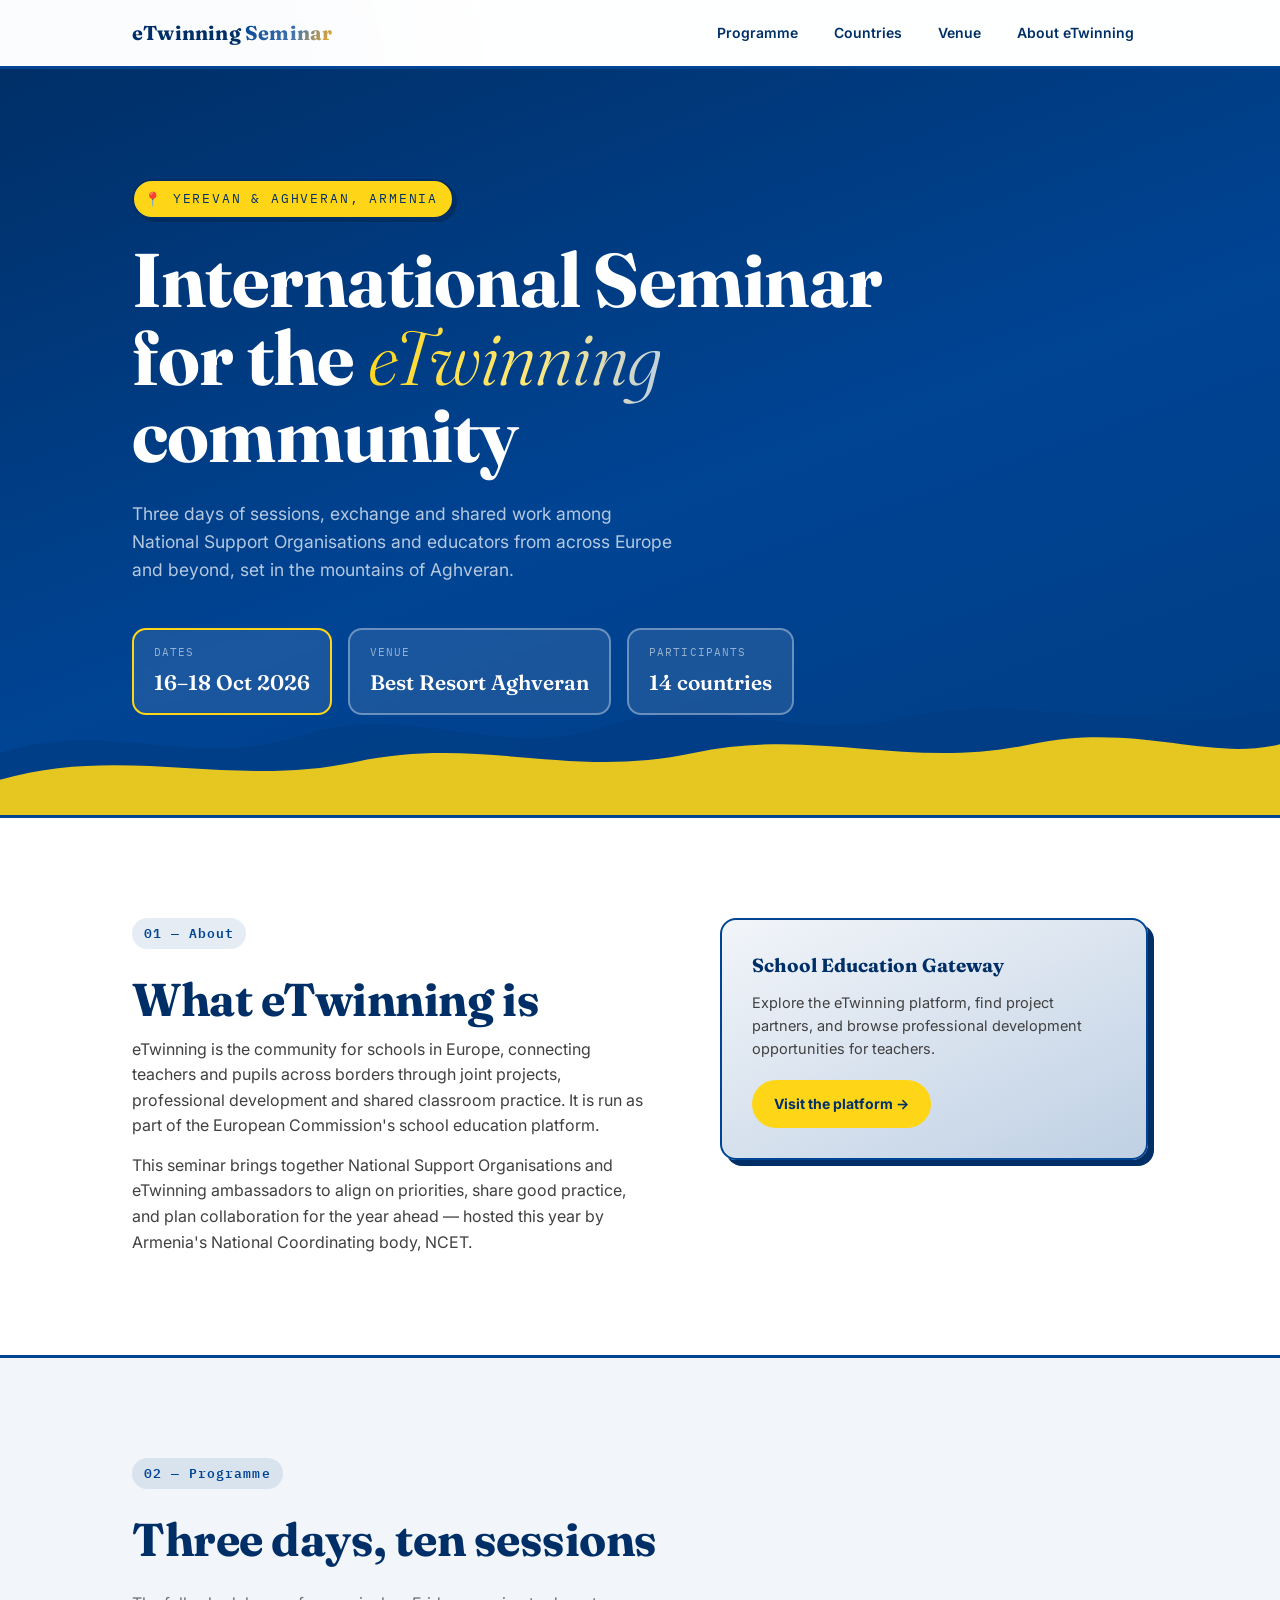
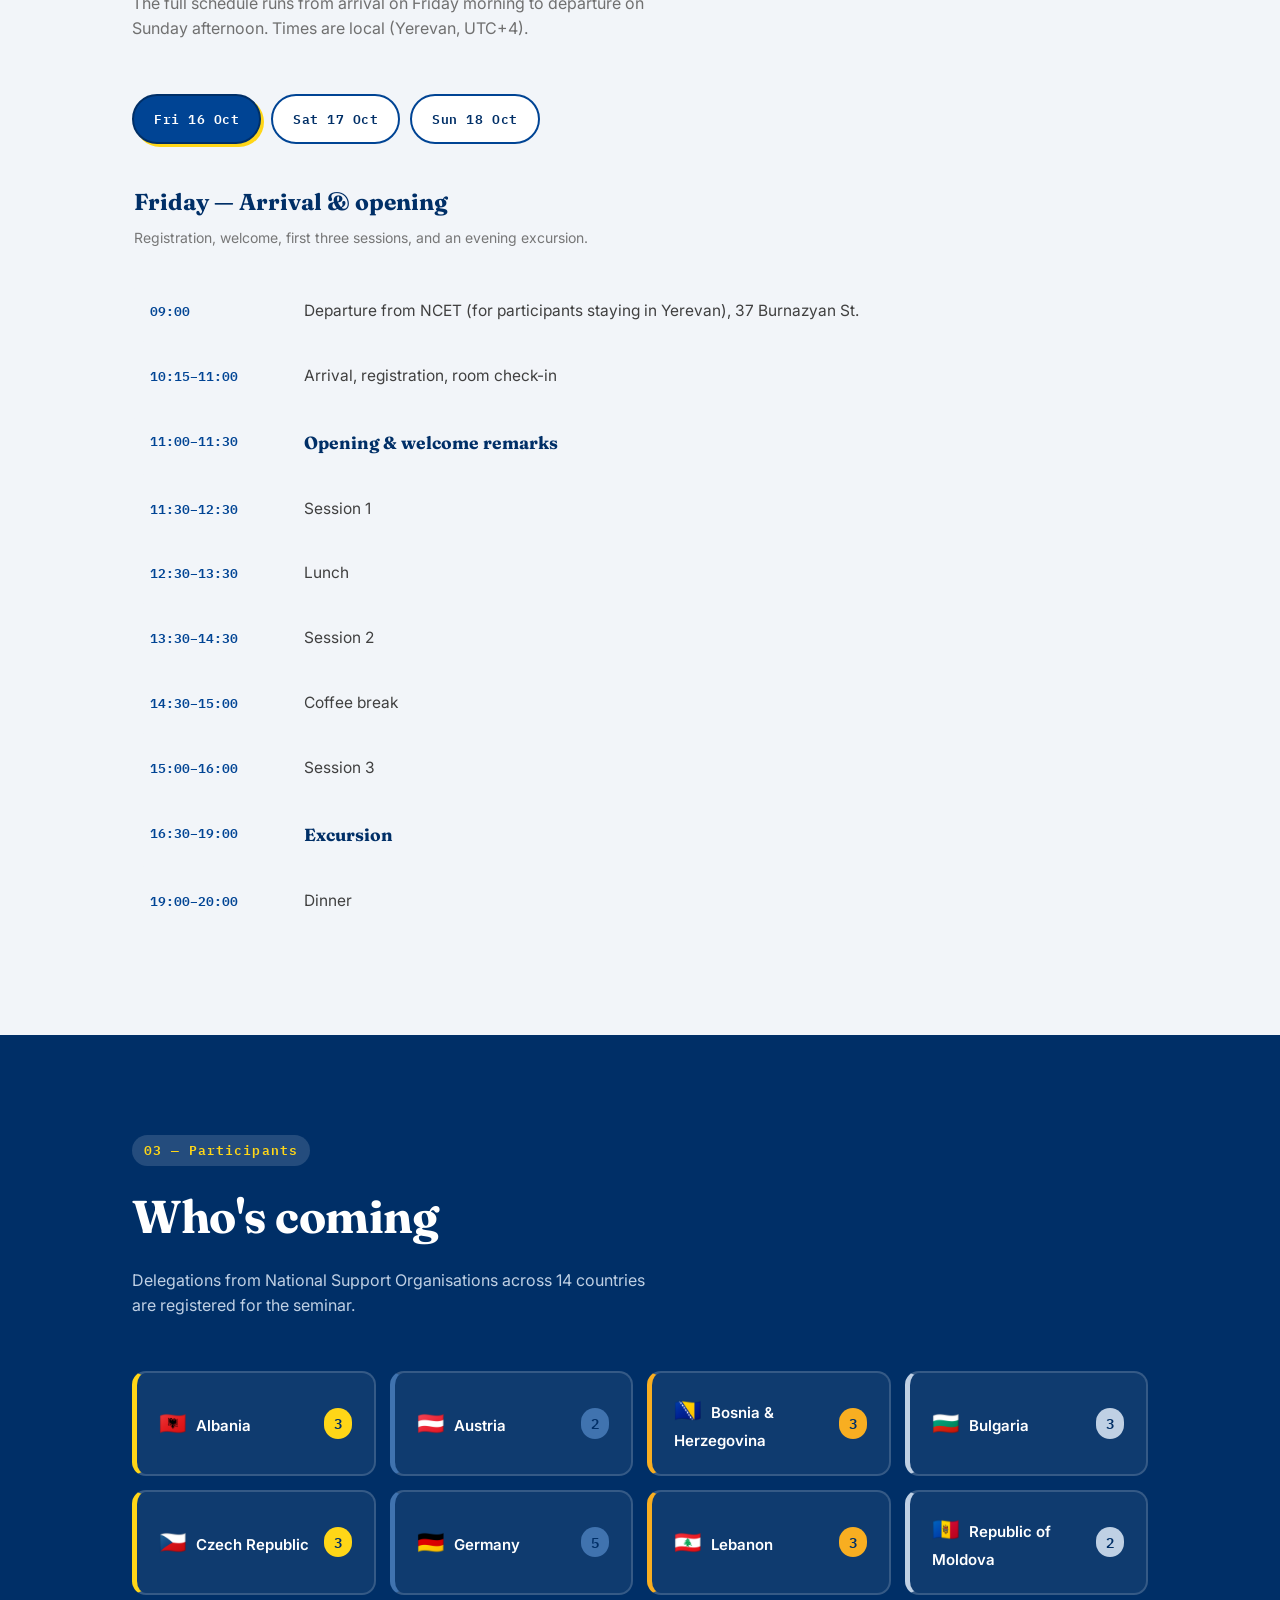
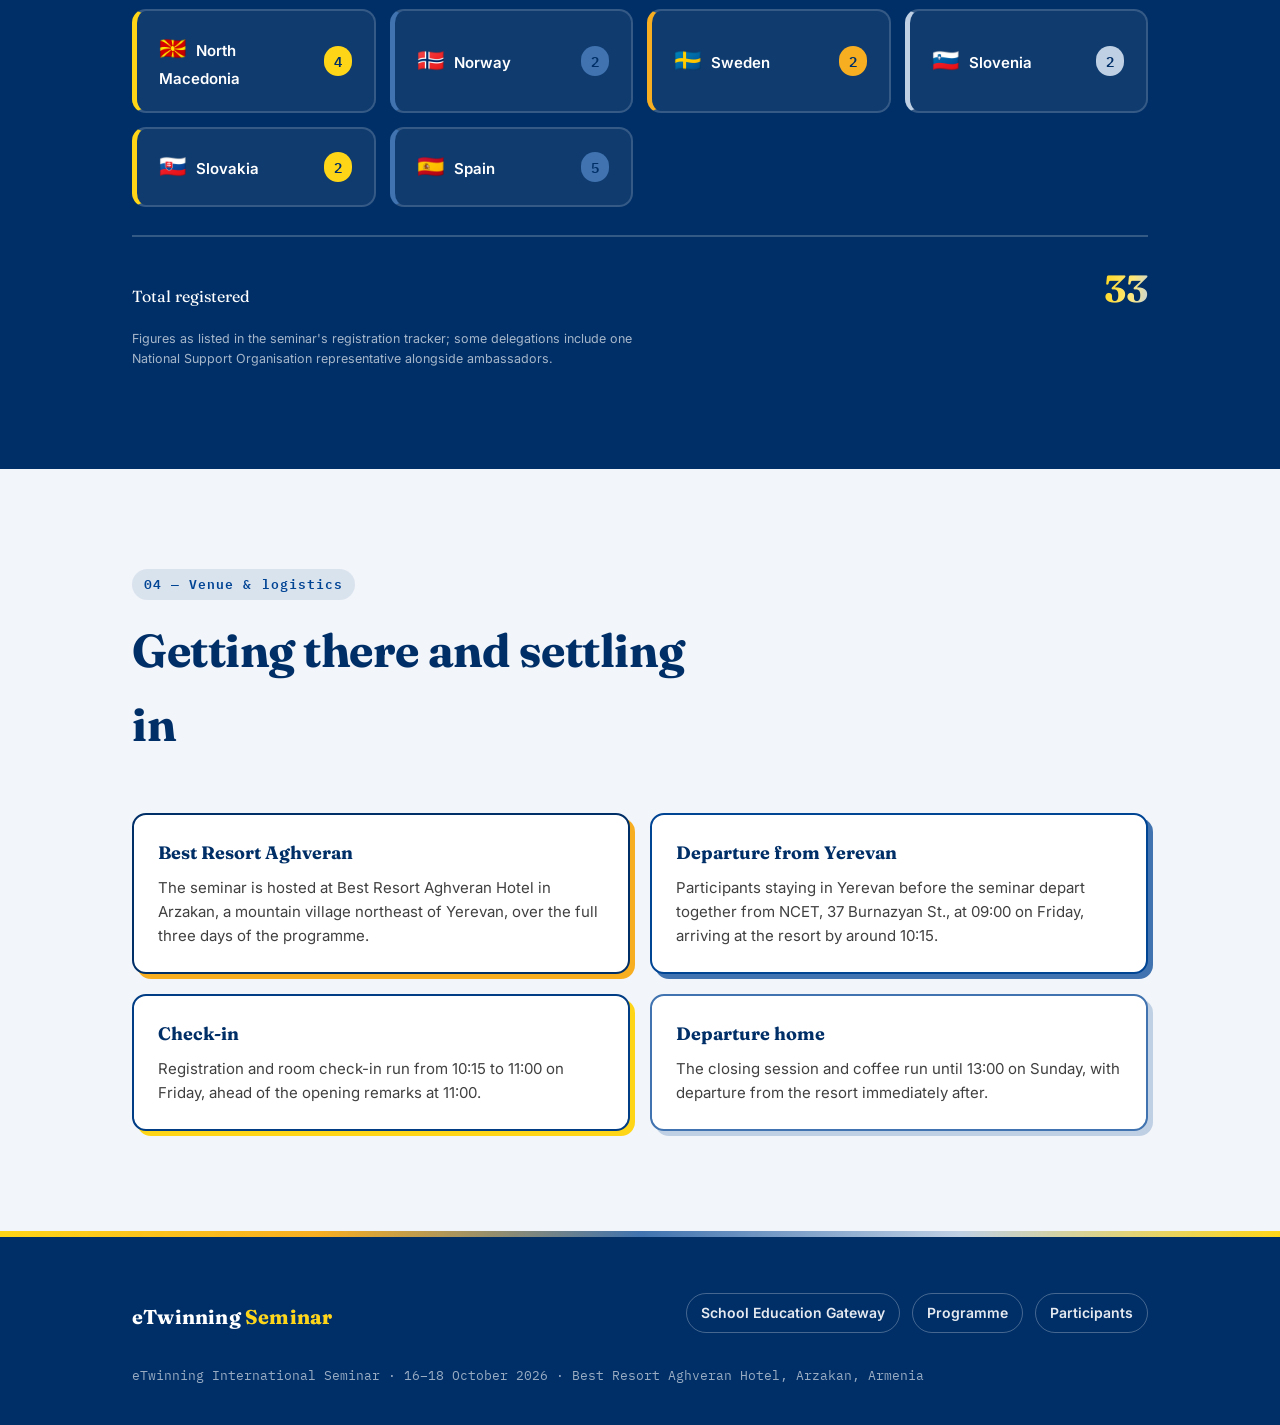
==== etwinning-seminar.html @ ae62ed74 "Add files via upload" ====
<!DOCTYPE html>
<html lang="en">
<head>
<meta charset="UTF-8">
<meta name="viewport" content="width=device-width, initial-scale=1.0">
<title>eTwinning International Seminar · Aghveran 2026</title>
<link rel="preconnect" href="https://fonts.googleapis.com">
<link rel="preconnect" href="https://fonts.gstatic.com" crossorigin>
<link href="https://fonts.googleapis.com/css2?family=Fraunces:opsz,wght@9..144,300;9..144,500;9..144,600;9..144,700;9..144,900&family=Inter:wght@400;500;600;700&family=IBM+Plex+Mono:wght@400;500&display=swap" rel="stylesheet">
<style>
  :root{
    --blue-deep: #002F67;
    --blue: #004494;
    --blue-mid: #003D84;
    --blue-light: #4073AF;
    --blue-pale: #BFD0E4;
    --blue-bg: #F2F5F9;
    --yellow: #FFD617;
    --yellow-deep: #F8AE21;
    --yellow-light: #FFE879;
    --yellow-pale: #FFF4BB;
    --ink: #404040;
    --grey: #707070;
    --grey-light: #F5F5F5;
    --white: #FFFFFF;
    --line: rgba(0,47,103,0.14);
  }
  *{box-sizing:border-box; margin:0; padding:0;}
  html{scroll-behavior:smooth;}
  body{
    background:var(--blue-bg);
    color:var(--ink);
    font-family:'Inter', sans-serif;
    font-size:16px;
    line-height:1.6;
    overflow-x:hidden;
  }
  a{color:inherit;}
  .mono{font-family:'IBM Plex Mono', monospace;}
  .wrap{max-width:1080px; margin:0 auto; padding:0 32px;}

  .blobs{position:fixed; inset:0; z-index:-1; overflow:hidden; pointer-events:none;}
  .blob{position:absolute; border-radius:50%; filter:blur(70px); opacity:0.25;}

  /* ---------- nav ---------- */
  nav{
    position:sticky; top:0; z-index:50;
    background:rgba(255,255,255,0.92);
    backdrop-filter: blur(8px);
    border-bottom:3px solid var(--blue);
  }
  nav .wrap{
    display:flex; align-items:center; justify-content:space-between;
    height:66px;
  }
  .brand{
    font-family:'Fraunces', serif; font-weight:700; font-size:20px; letter-spacing:0.01em;
    color:var(--blue-deep);
  }
  .brand span{
    background:linear-gradient(120deg, var(--blue), var(--blue-light) 55%, var(--yellow-deep));
    -webkit-background-clip:text; background-clip:text; color:transparent;
  }
  .navlinks{display:flex; gap:8px; font-size:14px; font-weight:600;}
  .navlinks a{text-decoration:none; padding:8px 14px; border-radius:20px; transition:all .2s; color:var(--blue-deep);}
  .navlinks a:hover{background:var(--yellow); color:var(--blue-deep);}
  .navlinks a:focus-visible, a:focus-visible{outline:2px solid var(--blue); outline-offset:3px; border-radius:4px;}

  /* ---------- hero ---------- */
  .hero{
    position:relative;
    padding:110px 0 100px;
    overflow:hidden;
    background:linear-gradient(160deg, var(--blue-deep) 0%, var(--blue) 55%, var(--blue-mid) 100%);
    color:var(--white);
  }
  .hero-ridge{
    position:absolute; left:0; right:0; bottom:0; width:100%; height:auto; z-index:0;
  }
  .hero .wrap{position:relative; z-index:1;}
  .eyebrow{
    font-family:'IBM Plex Mono', monospace; font-size:13px; text-transform:uppercase;
    letter-spacing:0.14em; color:var(--blue-deep); margin-bottom:22px;
    display:inline-flex; align-items:center; gap:10px;
    background:var(--yellow); border:2px solid var(--blue-deep); padding:7px 14px 7px 10px; border-radius:30px;
    box-shadow:3px 3px 0 rgba(0,0,0,0.2);
  }
  .eyebrow::before{content:'📍'; font-size:14px;}
  h1{
    font-family:'Fraunces', serif;
    font-weight:700;
    font-size:clamp(40px, 6vw, 76px);
    line-height:1.02;
    letter-spacing:-0.01em;
    max-width:820px;
    color:var(--white);
  }
  h1 em{
    font-style:italic; font-weight:300;
    background:linear-gradient(100deg, var(--yellow), var(--yellow-light) 55%, var(--blue-pale));
    -webkit-background-clip:text; background-clip:text; color:transparent;
  }
  .hero-sub{
    margin-top:26px; max-width:540px; font-size:17.5px; color:var(--blue-pale); opacity:0.95;
  }
  .hero-facts{
    display:flex; flex-wrap:wrap; gap:16px; margin-top:44px;
  }
  .fact-pill{
    background:rgba(255,255,255,0.1); border:2px solid rgba(255,255,255,0.35); border-radius:14px;
    padding:14px 20px; backdrop-filter:blur(4px);
  }
  .fact-pill:nth-child(1){border-color:var(--yellow);}
  .fact-label{font-family:'IBM Plex Mono', monospace; font-size:11px; text-transform:uppercase; letter-spacing:0.1em; opacity:0.75; color:var(--blue-pale);}
  .fact-value{font-family:'Fraunces', serif; font-size:21px; font-weight:600; margin-top:4px; color:var(--white);}

  /* ---------- section shell ---------- */
  section{padding:100px 0;}
  .section-head{margin-bottom:52px; max-width:600px;}
  .section-num{
    font-family:'IBM Plex Mono', monospace; font-size:13px; letter-spacing:0.08em;
    display:inline-block; padding:5px 12px; border-radius:20px; font-weight:600;
    background:rgba(0,68,148,0.1); color:var(--blue);
  }
  h2{
    font-family:'Fraunces', serif; font-weight:700; font-size:clamp(30px, 4vw, 46px);
    margin-top:14px; letter-spacing:-0.01em; color:var(--blue-deep);
  }
  .lede{margin-top:14px; color:var(--grey); font-size:16px; max-width:540px;}

  /* ---------- about ---------- */
  .about{background:var(--white); border-top:3px solid var(--blue); border-bottom:3px solid var(--blue);}
  .about-grid{display:grid; grid-template-columns:1.1fr 0.9fr; gap:64px; align-items:start;}
  .about p{color:var(--ink);}
  .about p + p{margin-top:14px;}
  .about-card{
    background:linear-gradient(155deg, var(--blue-bg), var(--blue-pale));
    border:2px solid var(--blue); border-radius:16px; padding:30px;
    box-shadow:6px 6px 0 var(--blue-deep);
  }
  .about-card h3{font-family:'Fraunces',serif; font-size:19px; font-weight:700; color:var(--blue-deep);}
  .about-card p{color:var(--ink); font-size:14.5px; margin-top:10px;}
  .about-card a.button{
    display:inline-flex; align-items:center; gap:8px; margin-top:20px;
    background:var(--yellow); color:var(--blue-deep); text-decoration:none;
    font-size:14px; font-weight:700; padding:13px 22px; border-radius:30px;
    transition:transform .15s, background .2s;
  }
  .about-card a.button:hover{background:var(--yellow-deep); transform:translateY(-2px);}

  /* ---------- programme / timeline ---------- */
  .day-tabs{display:flex; gap:10px; margin-bottom:40px; flex-wrap:wrap;}
  .day-tab{
    font-family:'IBM Plex Mono', monospace; font-size:13px; font-weight:600; letter-spacing:0.04em;
    padding:12px 20px; border:2px solid var(--blue); background:var(--white); cursor:pointer;
    color:var(--blue-deep); border-radius:30px; transition: all .2s;
  }
  .day-tab.active{background:var(--blue); color:var(--white); border-color:var(--blue-deep); box-shadow:3px 3px 0 var(--yellow);}
  .day-tab:hover:not(.active){background:var(--yellow-pale); border-color:var(--blue);}

  .timeline{position:relative; padding-left:2px;}
  .day-panel{display:none;}
  .day-panel.active{display:block; animation:fade .35s ease;}
  @keyframes fade{from{opacity:0; transform:translateY(6px);} to{opacity:1; transform:translateY(0);}}

  .day-title{
    font-family:'Fraunces', serif; font-size:23px; font-weight:700; margin-bottom:6px; color:var(--blue-deep);
  }
  .day-caption{color:var(--grey); font-size:14px; margin-bottom:32px; opacity:0.95;}

  .t-row{
    display:grid; grid-template-columns:130px 1fr; gap:24px;
    padding:18px 16px; border-radius:12px; position:relative; margin-bottom:4px;
  }
  .t-row:nth-child(odd){background:var(--blue-bg);}
  .t-time{
    font-family:'IBM Plex Mono', monospace; font-size:13px; font-weight:600; color:var(--blue); padding-top:2px;
  }
  .t-activity{font-size:15.5px; color:var(--ink);}
  .t-activity.highlight{font-weight:700; font-family:'Fraunces', serif; font-size:17.5px; color:var(--blue-deep);}

  /* ---------- countries ---------- */
  .countries{background:var(--blue-deep); color:var(--white); position:relative; overflow:hidden;}
  .countries .section-num{background:rgba(255,255,255,0.14); color:var(--yellow);}
  .countries h2{color:var(--white);}
  .countries .lede{color:var(--blue-pale);}
  .country-grid{
    display:grid; grid-template-columns:repeat(auto-fill, minmax(230px,1fr)); gap:14px; margin-top:12px;
  }
  .country-card{
    background:rgba(255,255,255,0.06); border:2px solid rgba(255,255,255,0.16); border-radius:14px;
    padding:20px 22px; display:flex; align-items:center; justify-content:space-between; gap:12px;
    border-left:5px solid var(--c-accent, var(--yellow));
    transition:transform .15s, background .2s;
  }
  .country-card:hover{background:rgba(255,255,255,0.12); transform:translateY(-2px);}
  .country-name{font-size:15px; font-weight:600;}
  .country-flag{font-size:22px; margin-right:10px;}
  .country-count{
    font-family:'IBM Plex Mono', monospace; font-size:14px; font-weight:600; color:var(--blue-deep);
    background:var(--c-accent, var(--yellow)); padding:4px 10px; border-radius:20px;
  }
  .country-total{
    margin-top:28px; display:flex; justify-content:space-between; align-items:baseline;
    font-family:'Fraunces', serif; padding-top:22px; border-top:2px solid rgba(255,255,255,0.2);
  }
  .country-total .num{
    font-size:38px; font-weight:700;
    background:linear-gradient(100deg, var(--yellow), var(--yellow-light) 60%, var(--blue-pale));
    -webkit-background-clip:text; background-clip:text; color:transparent;
  }
  .country-note{font-size:12.5px; opacity:0.65; margin-top:10px; max-width:520px;}

  /* ---------- venue ---------- */
  .venue-grid{display:grid; grid-template-columns:1fr 1fr; gap:20px;}
  .venue-item{
    background:var(--white); border:2px solid var(--blue); border-radius:14px; padding:24px;
    box-shadow:5px 5px 0 var(--blue-pale);
  }
  .venue-item:nth-child(1){box-shadow:5px 5px 0 var(--yellow-deep); border-color:var(--blue-deep);}
  .venue-item:nth-child(2){box-shadow:5px 5px 0 var(--blue-light); border-color:var(--blue);}
  .venue-item:nth-child(3){box-shadow:5px 5px 0 var(--yellow); border-color:var(--blue-mid);}
  .venue-item:nth-child(4){box-shadow:5px 5px 0 var(--blue-pale); border-color:var(--blue-light);}
  .venue-item h3{font-family:'Fraunces', serif; font-size:18px; font-weight:700; margin-bottom:8px; color:var(--blue-deep);}
  .venue-item p{color:var(--ink); font-size:15px;}

  /* ---------- footer ---------- */
  footer{
    background:var(--blue-deep); color:var(--white); padding:56px 0 40px;
    border-top:6px solid transparent;
    border-image:linear-gradient(90deg, var(--yellow), var(--yellow-deep), var(--blue-light), var(--blue-pale), var(--yellow)) 1;
  }
  .footer-grid{display:flex; justify-content:space-between; align-items:flex-end; flex-wrap:wrap; gap:24px;}
  footer .brand{color:var(--white);}
  .footer-links{display:flex; gap:12px; font-size:14px; font-weight:600;}
  .footer-links a{text-decoration:none; opacity:0.9; padding:8px 14px; border-radius:20px; border:1px solid rgba(255,255,255,0.3);}
  .footer-links a:hover{opacity:1; background:var(--yellow); color:var(--blue-deep); border-color:var(--yellow);}
  .footer-fine{margin-top:32px; font-size:12.5px; opacity:0.6; font-family:'IBM Plex Mono', monospace;}

  @media (max-width:760px){
    .about-grid{grid-template-columns:1fr;}
    .venue-grid{grid-template-columns:1fr;}
    .navlinks{display:none;}
    .t-row{grid-template-columns:90px 1fr;}
  }
  @media (prefers-reduced-motion: reduce){
    html{scroll-behavior:auto;}
    .day-panel.active{animation:none;}
  }
</style>
</head>
<body>

<div class="blobs">
  <div class="blob" style="width:520px; height:520px; top:-160px; left:-140px; background:var(--blue-light);"></div>
  <div class="blob" style="width:460px; height:460px; top:280px; right:-160px; background:var(--yellow);"></div>
  <div class="blob" style="width:420px; height:420px; bottom:-140px; left:220px; background:var(--blue);"></div>
</div>

<nav>
  <div class="wrap">
    <div class="brand">eTwinning <span>Seminar</span></div>
    <div class="navlinks">
      <a href="#programme">Programme</a>
      <a href="#countries">Countries</a>
      <a href="#venue">Venue</a>
      <a href="#about">About eTwinning</a>
    </div>
  </div>
</nav>

<header class="hero">
  <svg class="hero-ridge" viewBox="0 0 1440 240" preserveAspectRatio="none" xmlns="http://www.w3.org/2000/svg">
    <path d="M0,170 C120,130 220,190 340,150 C460,110 560,180 680,140 C800,100 900,160 1020,130 C1140,100 1260,150 1440,120 L1440,240 L0,240 Z" fill="#003D84" opacity="0.7"/>
    <path d="M0,200 C140,160 260,210 400,180 C540,150 640,200 780,170 C920,140 1020,190 1160,160 C1280,135 1360,180 1440,160 L1440,240 L0,240 Z" fill="#FFD617" opacity="0.9"/>
  </svg>
  <div class="wrap">
    <div class="eyebrow mono">Yerevan &amp; Aghveran, Armenia</div>
    <h1>International Seminar<br>for the <em>eTwinning</em> community</h1>
    <p class="hero-sub">Three days of sessions, exchange and shared work among National Support Organisations and educators from across Europe and beyond, set in the mountains of Aghveran.</p>
    <div class="hero-facts">
      <div class="fact-pill">
        <div class="fact-label">Dates</div>
        <div class="fact-value">16–18 Oct 2026</div>
      </div>
      <div class="fact-pill">
        <div class="fact-label">Venue</div>
        <div class="fact-value">Best Resort Aghveran</div>
      </div>
      <div class="fact-pill">
        <div class="fact-label">Participants</div>
        <div class="fact-value">14 countries</div>
      </div>
    </div>
  </div>
</header>

<section class="about" id="about">
  <div class="wrap about-grid">
    <div>
      <div class="section-num mono">01 — About</div>
      <h2>What eTwinning is</h2>
      <p>eTwinning is the community for schools in Europe, connecting teachers and pupils across borders through joint projects, professional development and shared classroom practice. It is run as part of the European Commission's school education platform.</p>
      <p>This seminar brings together National Support Organisations and eTwinning ambassadors to align on priorities, share good practice, and plan collaboration for the year ahead — hosted this year by Armenia's National Coordinating body, NCET.</p>
    </div>
    <div class="about-card">
      <h3>School Education Gateway</h3>
      <p>Explore the eTwinning platform, find project partners, and browse professional development opportunities for teachers.</p>
      <a class="button" href="https://school-education.ec.europa.eu/" target="_blank" rel="noopener">Visit the platform →</a>
    </div>
  </div>
</section>

<section id="programme" class="programme">
  <div class="wrap">
    <div class="section-head">
      <div class="section-num mono">02 — Programme</div>
      <h2>Three days, ten sessions</h2>
      <p class="lede">The full schedule runs from arrival on Friday morning to departure on Sunday afternoon. Times are local (Yerevan, UTC+4).</p>
    </div>

    <div class="day-tabs" role="tablist" aria-label="Seminar days">
      <button class="day-tab active" data-day="1" role="tab" aria-selected="true">Fri 16 Oct</button>
      <button class="day-tab" data-day="2" role="tab" aria-selected="false">Sat 17 Oct</button>
      <button class="day-tab" data-day="3" role="tab" aria-selected="false">Sun 18 Oct</button>
    </div>

    <div class="timeline">
      <div class="day-panel active" id="day-1">
        <div class="day-title">Friday — Arrival &amp; opening</div>
        <div class="day-caption">Registration, welcome, first three sessions, and an evening excursion.</div>
        <div class="t-row"><div class="t-time">09:00</div><div class="t-activity">Departure from NCET (for participants staying in Yerevan), 37 Burnazyan St.</div></div>
        <div class="t-row"><div class="t-time">10:15–11:00</div><div class="t-activity">Arrival, registration, room check-in</div></div>
        <div class="t-row"><div class="t-time">11:00–11:30</div><div class="t-activity highlight">Opening &amp; welcome remarks</div></div>
        <div class="t-row"><div class="t-time">11:30–12:30</div><div class="t-activity">Session 1</div></div>
        <div class="t-row"><div class="t-time">12:30–13:30</div><div class="t-activity">Lunch</div></div>
        <div class="t-row"><div class="t-time">13:30–14:30</div><div class="t-activity">Session 2</div></div>
        <div class="t-row"><div class="t-time">14:30–15:00</div><div class="t-activity">Coffee break</div></div>
        <div class="t-row"><div class="t-time">15:00–16:00</div><div class="t-activity">Session 3</div></div>
        <div class="t-row"><div class="t-time">16:30–19:00</div><div class="t-activity highlight">Excursion</div></div>
        <div class="t-row"><div class="t-time">19:00–20:00</div><div class="t-activity">Dinner</div></div>
      </div>

      <div class="day-panel" id="day-2">
        <div class="day-title">Saturday — Full working day</div>
        <div class="day-caption">The core of the seminar: six sessions bookended by breakfast and a gala dinner.</div>
        <div class="t-row"><div class="t-time">08:30–09:30</div><div class="t-activity">Breakfast</div></div>
        <div class="t-row"><div class="t-time">09:30–10:30</div><div class="t-activity">Session 4</div></div>
        <div class="t-row"><div class="t-time">10:30–11:30</div><div class="t-activity">Session 5</div></div>
        <div class="t-row"><div class="t-time">11:30–12:00</div><div class="t-activity">Session 6</div></div>
        <div class="t-row"><div class="t-time">13:00–14:00</div><div class="t-activity">Coffee break</div></div>
        <div class="t-row"><div class="t-time">14:00–15:00</div><div class="t-activity">Session 7</div></div>
        <div class="t-row"><div class="t-time">15:00–16:00</div><div class="t-activity">Session 8</div></div>
        <div class="t-row"><div class="t-time">16:00–16:30</div><div class="t-activity">Coffee break</div></div>
        <div class="t-row"><div class="t-time">16:30–17:30</div><div class="t-activity">Session 9</div></div>
        <div class="t-row"><div class="t-time">18:30–19:30</div><div class="t-activity">Free time</div></div>
        <div class="t-row"><div class="t-time">19:30–22:30</div><div class="t-activity highlight">Gala dinner</div></div>
      </div>

      <div class="day-panel" id="day-3">
        <div class="day-title">Sunday — Closing &amp; departure</div>
        <div class="day-caption">A final session, check-out, and closing remarks before departure.</div>
        <div class="t-row"><div class="t-time">08:30–09:30</div><div class="t-activity">Breakfast</div></div>
        <div class="t-row"><div class="t-time">09:30–11:00</div><div class="t-activity">Session 10</div></div>
        <div class="t-row"><div class="t-time">11:00–11:30</div><div class="t-activity">Check-out</div></div>
        <div class="t-row"><div class="t-time">11:30–13:00</div><div class="t-activity highlight">Closing session &amp; coffee</div></div>
        <div class="t-row"><div class="t-time">13:00</div><div class="t-activity">Departure</div></div>
      </div>
    </div>
  </div>
</section>

<section class="countries" id="countries">
  <div class="wrap">
    <div class="section-head">
      <div class="section-num mono">03 — Participants</div>
      <h2>Who's coming</h2>
      <p class="lede">Delegations from National Support Organisations across 14 countries are registered for the seminar.</p>
    </div>

    <div class="country-grid">
      <div class="country-card" style="--c-accent:var(--yellow);"><span><span class="country-flag">🇦🇱</span><span class="country-name">Albania</span></span><span class="country-count">3</span></div>
      <div class="country-card" style="--c-accent:var(--blue-light);"><span><span class="country-flag">🇦🇹</span><span class="country-name">Austria</span></span><span class="country-count">2</span></div>
      <div class="country-card" style="--c-accent:var(--yellow-deep);"><span><span class="country-flag">🇧🇦</span><span class="country-name">Bosnia &amp; Herzegovina</span></span><span class="country-count">3</span></div>
      <div class="country-card" style="--c-accent:var(--blue-pale);"><span><span class="country-flag">🇧🇬</span><span class="country-name">Bulgaria</span></span><span class="country-count">3</span></div>
      <div class="country-card" style="--c-accent:var(--yellow);"><span><span class="country-flag">🇨🇿</span><span class="country-name">Czech Republic</span></span><span class="country-count">3</span></div>
      <div class="country-card" style="--c-accent:var(--blue-light);"><span><span class="country-flag">🇩🇪</span><span class="country-name">Germany</span></span><span class="country-count">5</span></div>
      <div class="country-card" style="--c-accent:var(--yellow-deep);"><span><span class="country-flag">🇱🇧</span><span class="country-name">Lebanon</span></span><span class="country-count">3</span></div>
      <div class="country-card" style="--c-accent:var(--blue-pale);"><span><span class="country-flag">🇲🇩</span><span class="country-name">Republic of Moldova</span></span><span class="country-count">2</span></div>
      <div class="country-card" style="--c-accent:var(--yellow);"><span><span class="country-flag">🇲🇰</span><span class="country-name">North Macedonia</span></span><span class="country-count">4</span></div>
      <div class="country-card" style="--c-accent:var(--blue-light);"><span><span class="country-flag">🇳🇴</span><span class="country-name">Norway</span></span><span class="country-count">2</span></div>
      <div class="country-card" style="--c-accent:var(--yellow-deep);"><span><span class="country-flag">🇸🇪</span><span class="country-name">Sweden</span></span><span class="country-count">2</span></div>
      <div class="country-card" style="--c-accent:var(--blue-pale);"><span><span class="country-flag">🇸🇮</span><span class="country-name">Slovenia</span></span><span class="country-count">2</span></div>
      <div class="country-card" style="--c-accent:var(--yellow);"><span><span class="country-flag">🇸🇰</span><span class="country-name">Slovakia</span></span><span class="country-count">2</span></div>
      <div class="country-card" style="--c-accent:var(--blue-light);"><span><span class="country-flag">🇪🇸</span><span class="country-name">Spain</span></span><span class="country-count">5</span></div>
    </div>
    <div class="country-total">
      <span>Total registered</span>
      <span class="num">33</span>
    </div>
    <p class="country-note">Figures as listed in the seminar's registration tracker; some delegations include one National Support Organisation representative alongside ambassadors.</p>
  </div>
</section>

<section id="venue" class="venue">
  <div class="wrap">
    <div class="section-head">
      <div class="section-num mono">04 — Venue & logistics</div>
      <h2>Getting there and settling in</h2>
    </div>
    <div class="venue-grid">
      <div class="venue-item">
        <h3>Best Resort Aghveran</h3>
        <p>The seminar is hosted at Best Resort Aghveran Hotel in Arzakan, a mountain village northeast of Yerevan, over the full three days of the programme.</p>
      </div>
      <div class="venue-item">
        <h3>Departure from Yerevan</h3>
        <p>Participants staying in Yerevan before the seminar depart together from NCET, 37 Burnazyan St., at 09:00 on Friday, arriving at the resort by around 10:15.</p>
      </div>
      <div class="venue-item">
        <h3>Check-in</h3>
        <p>Registration and room check-in run from 10:15 to 11:00 on Friday, ahead of the opening remarks at 11:00.</p>
      </div>
      <div class="venue-item">
        <h3>Departure home</h3>
        <p>The closing session and coffee run until 13:00 on Sunday, with departure from the resort immediately after.</p>
      </div>
    </div>
  </div>
</section>

<footer>
  <div class="wrap">
    <div class="footer-grid">
      <div class="brand">eTwinning <span style="color:var(--yellow);">Seminar</span></div>
      <div class="footer-links">
        <a href="https://school-education.ec.europa.eu/" target="_blank" rel="noopener">School Education Gateway</a>
        <a href="#programme">Programme</a>
        <a href="#countries">Participants</a>
      </div>
    </div>
    <div class="footer-fine">eTwinning International Seminar · 16–18 October 2026 · Best Resort Aghveran Hotel, Arzakan, Armenia</div>
  </div>
</footer>

<script>
  const tabs = document.querySelectorAll('.day-tab');
  const panels = document.querySelectorAll('.day-panel');
  tabs.forEach(tab => {
    tab.addEventListener('click', () => {
      tabs.forEach(t => { t.classList.remove('active'); t.setAttribute('aria-selected','false'); });
      panels.forEach(p => p.classList.remove('active'));
      tab.classList.add('active');
      tab.setAttribute('aria-selected','true');
      document.getElementById('day-' + tab.dataset.day).classList.add('active');
    });
  });
</script>

</body>
</html>
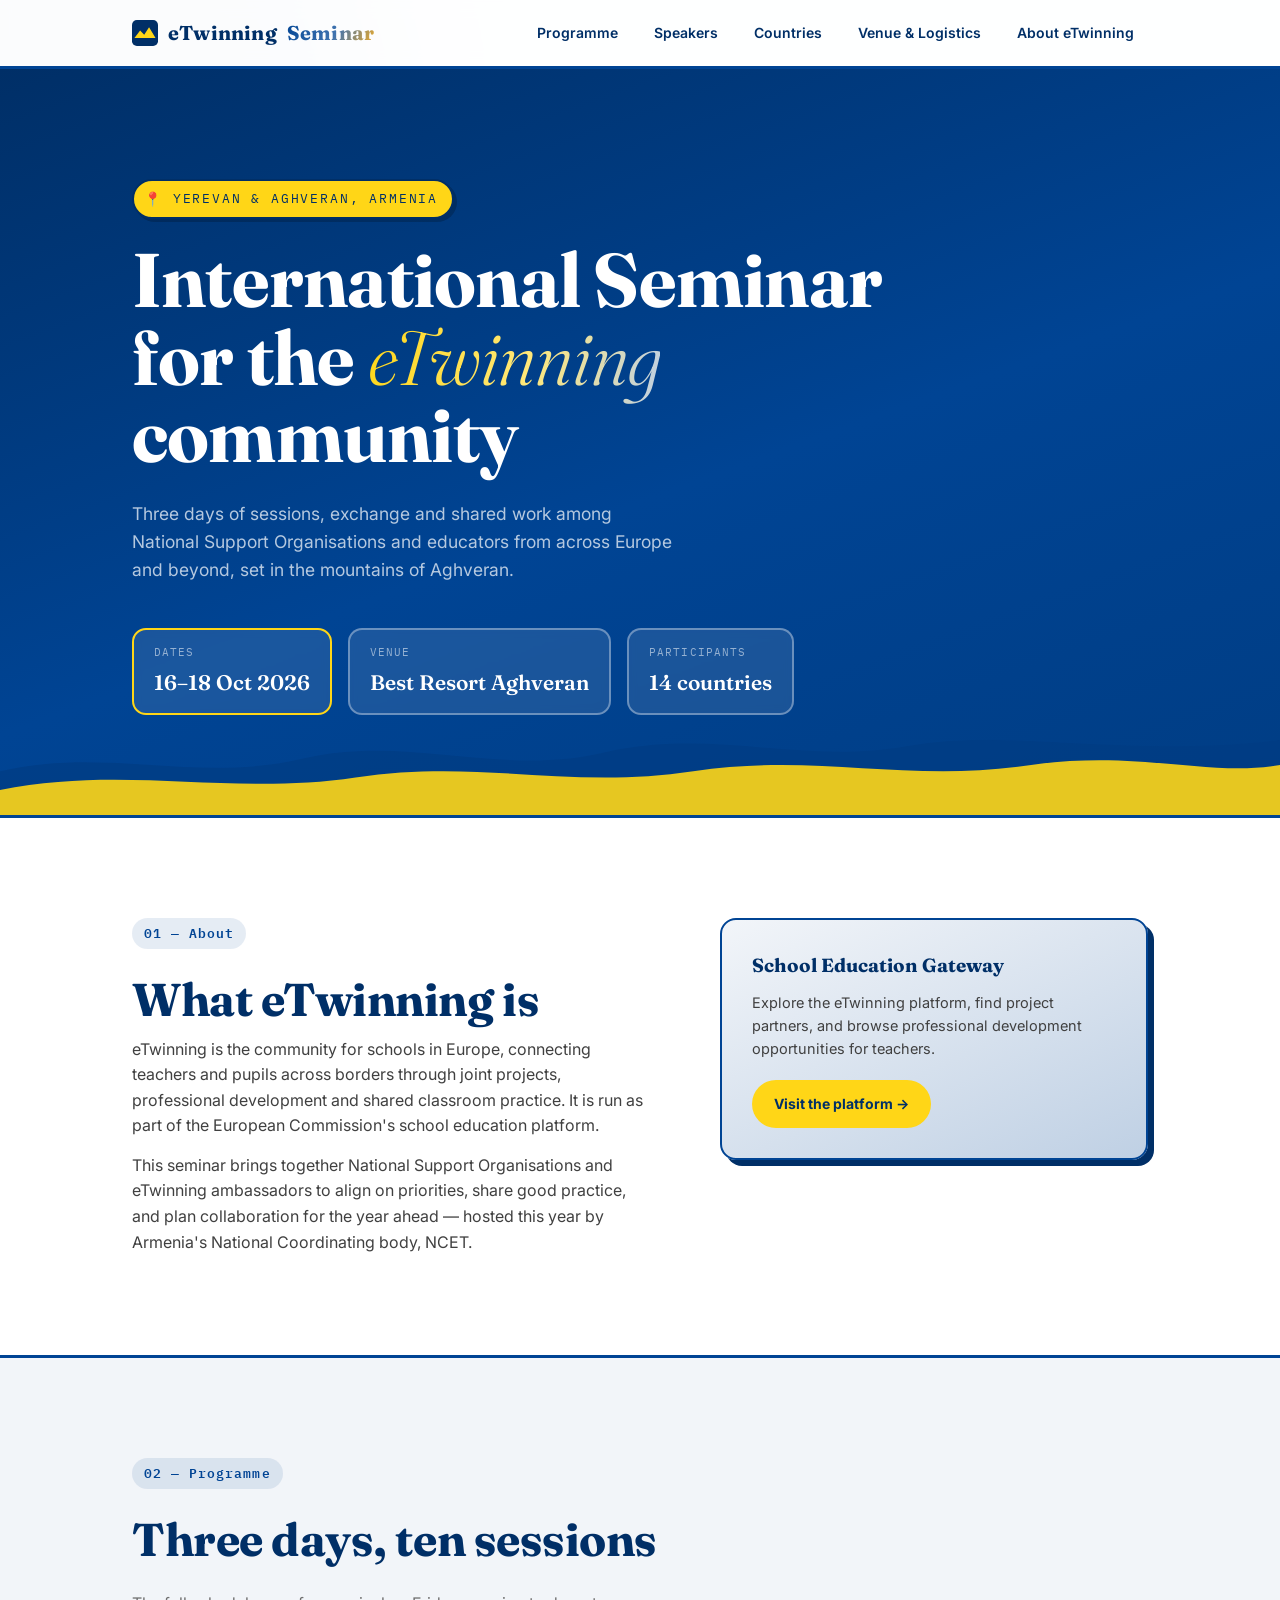
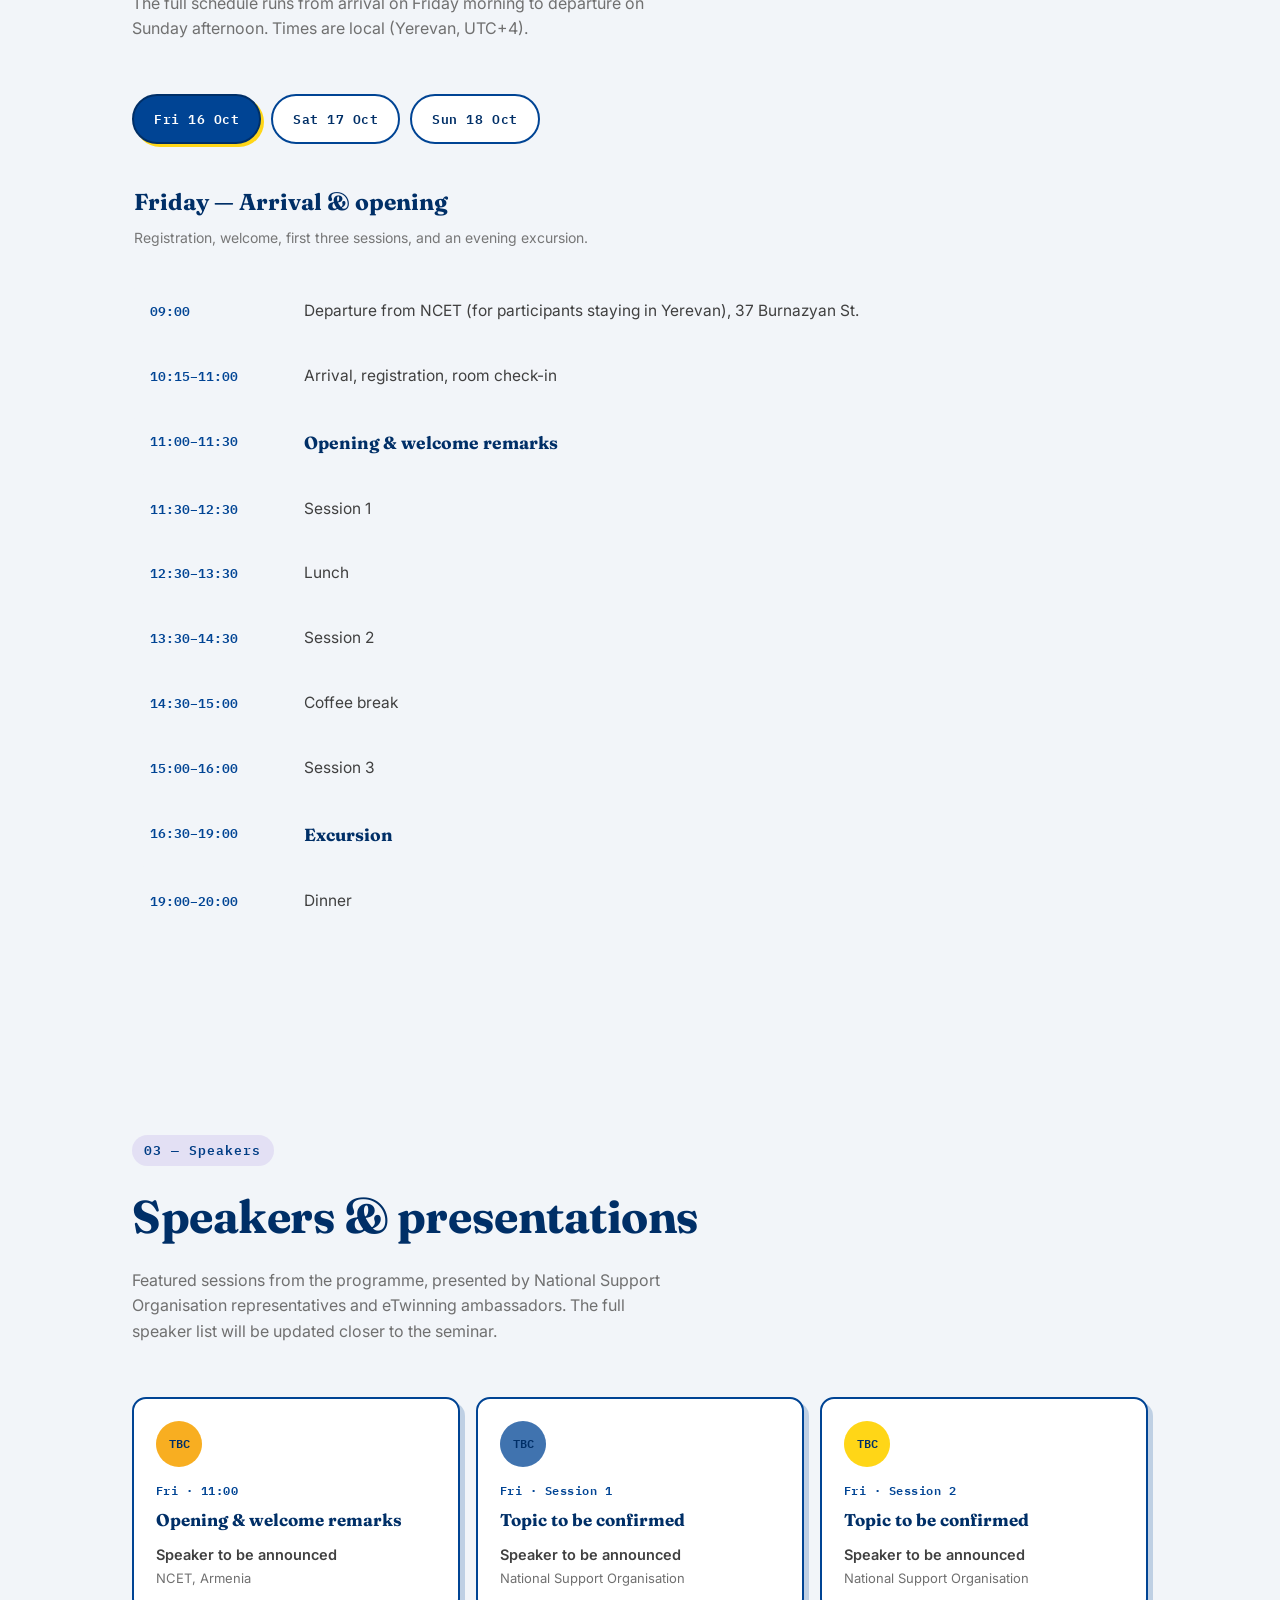
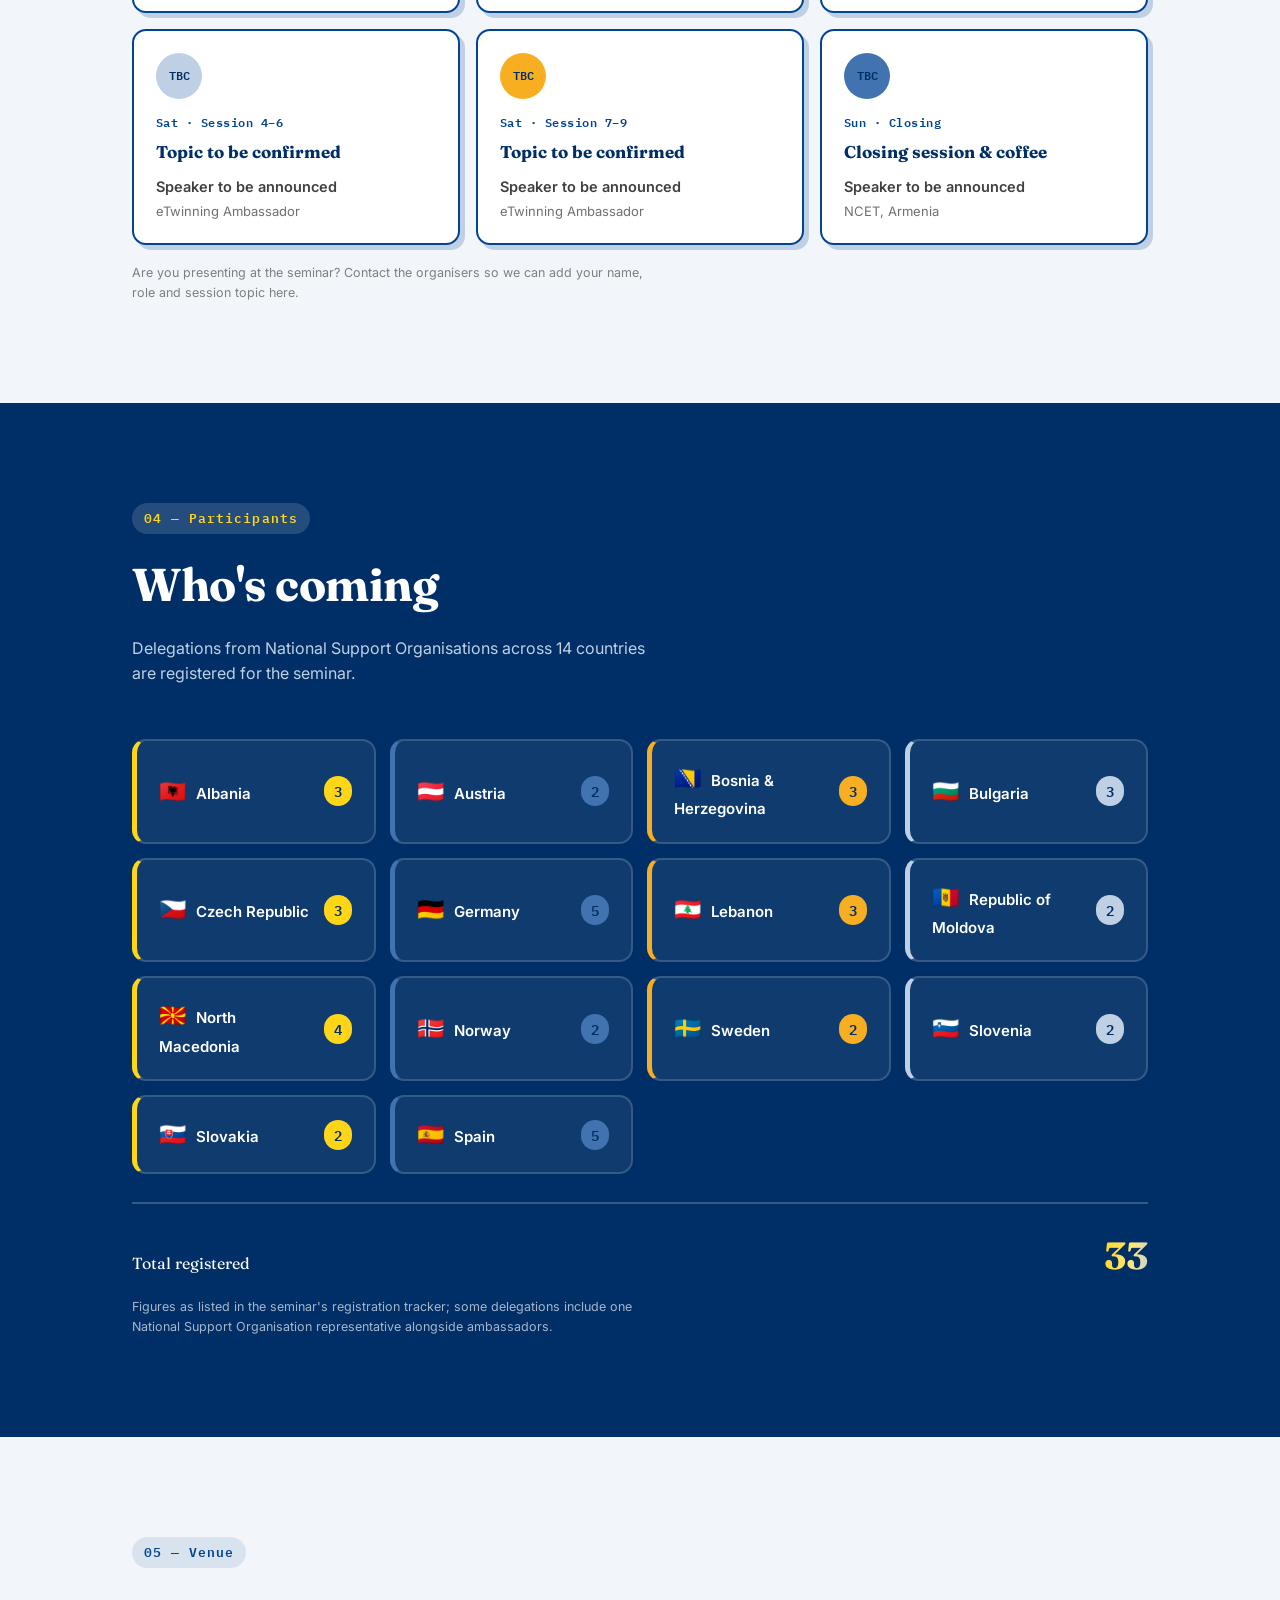
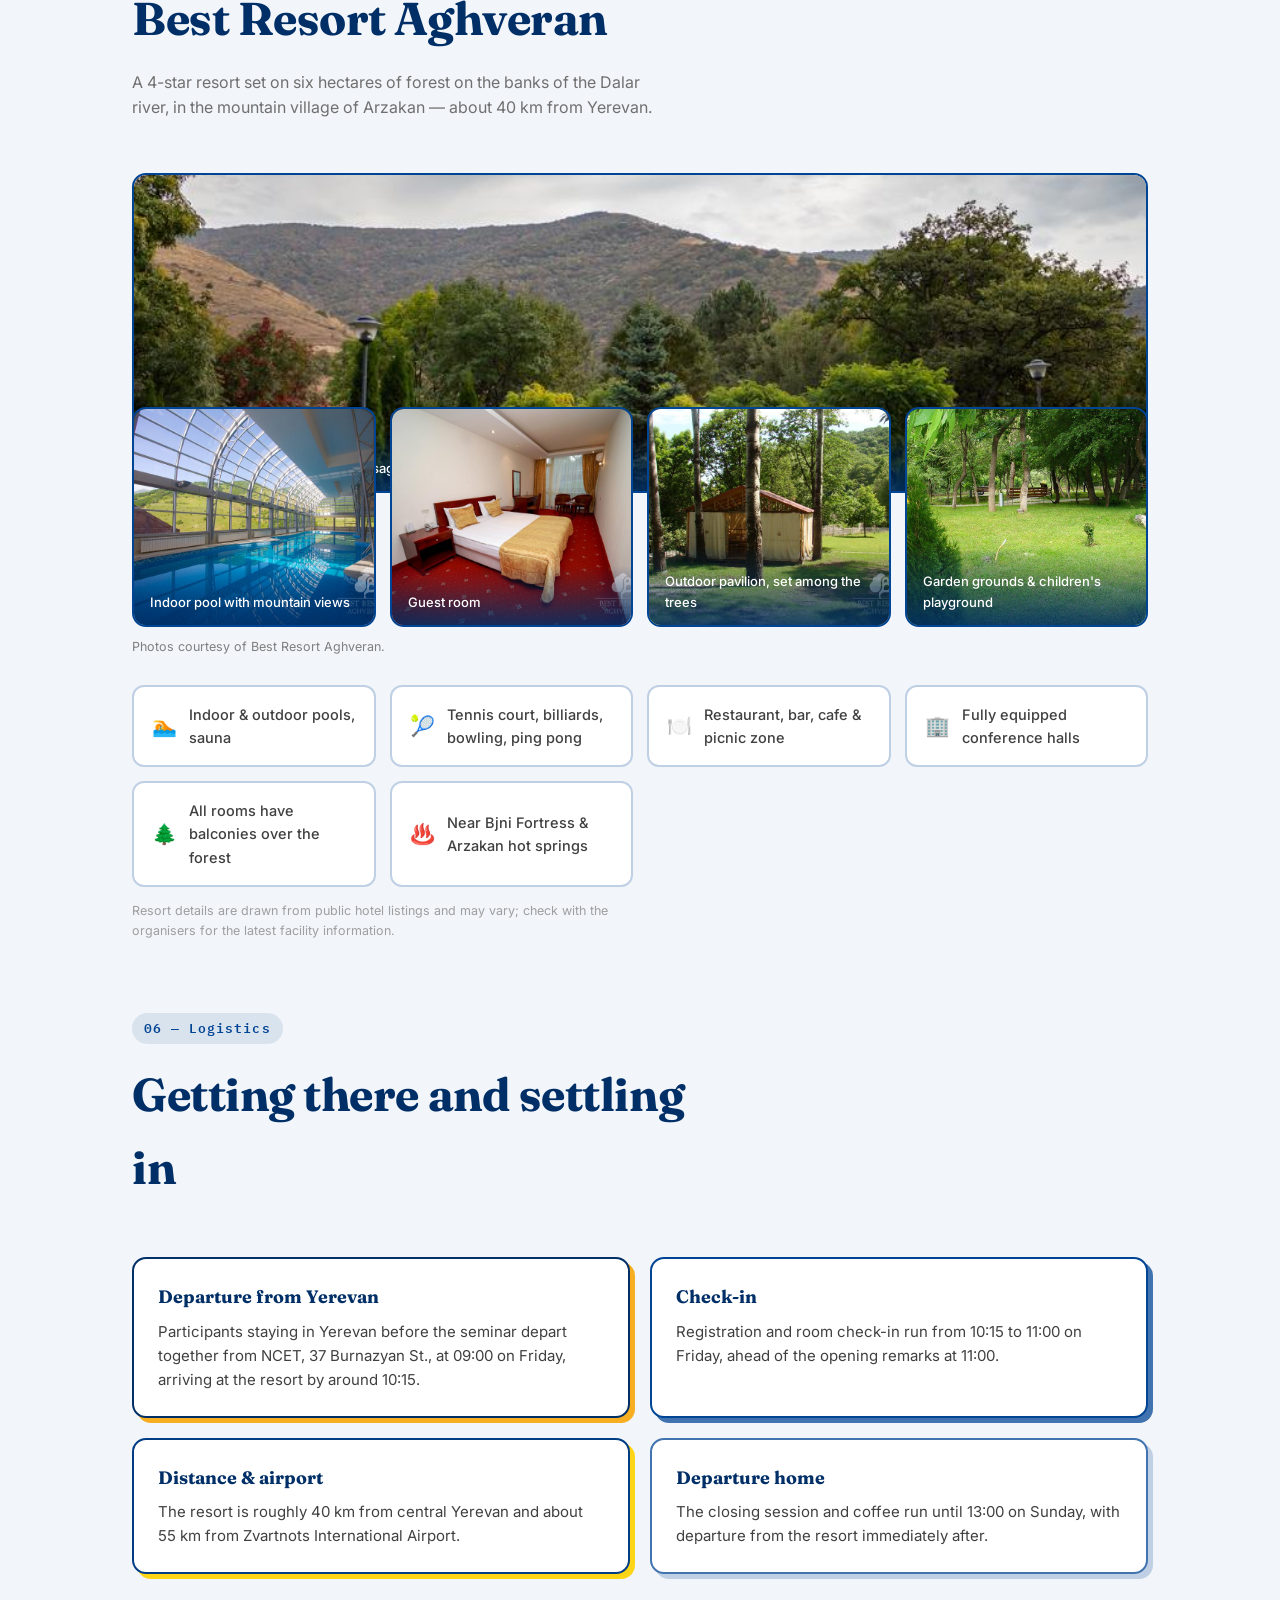
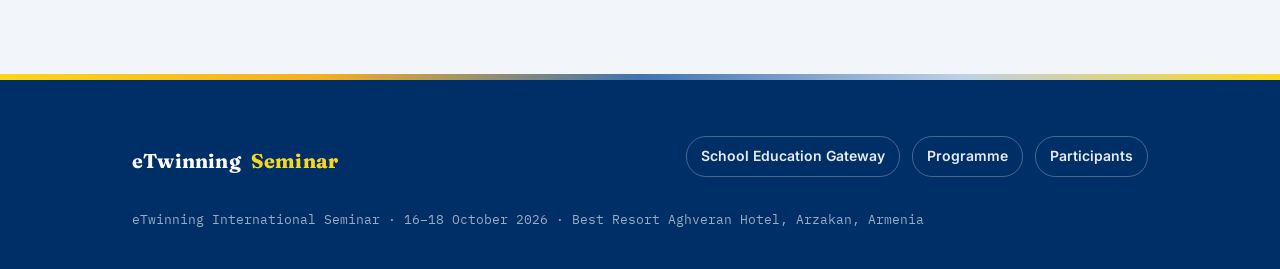
==== commit 1b9801e2: "Add files via upload" ====
--- a/etwinning-seminar.html
+++ b/etwinning-seminar.html
@@ -4,249 +4,305 @@
 <meta charset="UTF-8">
 <meta name="viewport" content="width=device-width, initial-scale=1.0">
 <title>eTwinning International Seminar · Aghveran 2026</title>
+<link rel="icon" type="image/svg+xml" href="[data-uri]">
 <link rel="preconnect" href="https://fonts.googleapis.com">
 <link rel="preconnect" href="https://fonts.gstatic.com" crossorigin>
 <link href="https://fonts.googleapis.com/css2?family=Fraunces:opsz,wght@9..144,300;9..144,500;9..144,600;9..144,700;9..144,900&family=Inter:wght@400;500;600;700&family=IBM+Plex+Mono:wght@400;500&display=swap" rel="stylesheet">
 <style>
-  :root{
-    --blue-deep: #002F67;
-    --blue: #004494;
-    --blue-mid: #003D84;
-    --blue-light: #4073AF;
-    --blue-pale: #BFD0E4;
-    --blue-bg: #F2F5F9;
-    --yellow: #FFD617;
-    --yellow-deep: #F8AE21;
-    --yellow-light: #FFE879;
-    --yellow-pale: #FFF4BB;
-    --ink: #404040;
-    --grey: #707070;
-    --grey-light: #F5F5F5;
-    --white: #FFFFFF;
-    --line: rgba(0,47,103,0.14);
-  }
-  *{box-sizing:border-box; margin:0; padding:0;}
-  html{scroll-behavior:smooth;}
-  body{
-    background:var(--blue-bg);
-    color:var(--ink);
-    font-family:'Inter', sans-serif;
-    font-size:16px;
-    line-height:1.6;
-    overflow-x:hidden;
-  }
-  a{color:inherit;}
-  .mono{font-family:'IBM Plex Mono', monospace;}
-  .wrap{max-width:1080px; margin:0 auto; padding:0 32px;}
-
-  .blobs{position:fixed; inset:0; z-index:-1; overflow:hidden; pointer-events:none;}
-  .blob{position:absolute; border-radius:50%; filter:blur(70px); opacity:0.25;}
-
-  /* ---------- nav ---------- */
-  nav{
-    position:sticky; top:0; z-index:50;
-    background:rgba(255,255,255,0.92);
-    backdrop-filter: blur(8px);
-    border-bottom:3px solid var(--blue);
-  }
-  nav .wrap{
-    display:flex; align-items:center; justify-content:space-between;
-    height:66px;
-  }
-  .brand{
-    font-family:'Fraunces', serif; font-weight:700; font-size:20px; letter-spacing:0.01em;
-    color:var(--blue-deep);
-  }
-  .brand span{
-    background:linear-gradient(120deg, var(--blue), var(--blue-light) 55%, var(--yellow-deep));
-    -webkit-background-clip:text; background-clip:text; color:transparent;
-  }
-  .navlinks{display:flex; gap:8px; font-size:14px; font-weight:600;}
-  .navlinks a{text-decoration:none; padding:8px 14px; border-radius:20px; transition:all .2s; color:var(--blue-deep);}
-  .navlinks a:hover{background:var(--yellow); color:var(--blue-deep);}
-  .navlinks a:focus-visible, a:focus-visible{outline:2px solid var(--blue); outline-offset:3px; border-radius:4px;}
-
-  /* ---------- hero ---------- */
-  .hero{
-    position:relative;
-    padding:110px 0 100px;
-    overflow:hidden;
-    background:linear-gradient(160deg, var(--blue-deep) 0%, var(--blue) 55%, var(--blue-mid) 100%);
-    color:var(--white);
-  }
-  .hero-ridge{
-    position:absolute; left:0; right:0; bottom:0; width:100%; height:auto; z-index:0;
-  }
-  .hero .wrap{position:relative; z-index:1;}
-  .eyebrow{
-    font-family:'IBM Plex Mono', monospace; font-size:13px; text-transform:uppercase;
-    letter-spacing:0.14em; color:var(--blue-deep); margin-bottom:22px;
-    display:inline-flex; align-items:center; gap:10px;
-    background:var(--yellow); border:2px solid var(--blue-deep); padding:7px 14px 7px 10px; border-radius:30px;
-    box-shadow:3px 3px 0 rgba(0,0,0,0.2);
-  }
-  .eyebrow::before{content:'📍'; font-size:14px;}
-  h1{
-    font-family:'Fraunces', serif;
-    font-weight:700;
-    font-size:clamp(40px, 6vw, 76px);
-    line-height:1.02;
-    letter-spacing:-0.01em;
-    max-width:820px;
-    color:var(--white);
-  }
-  h1 em{
-    font-style:italic; font-weight:300;
-    background:linear-gradient(100deg, var(--yellow), var(--yellow-light) 55%, var(--blue-pale));
-    -webkit-background-clip:text; background-clip:text; color:transparent;
-  }
-  .hero-sub{
-    margin-top:26px; max-width:540px; font-size:17.5px; color:var(--blue-pale); opacity:0.95;
-  }
-  .hero-facts{
-    display:flex; flex-wrap:wrap; gap:16px; margin-top:44px;
-  }
-  .fact-pill{
-    background:rgba(255,255,255,0.1); border:2px solid rgba(255,255,255,0.35); border-radius:14px;
-    padding:14px 20px; backdrop-filter:blur(4px);
-  }
-  .fact-pill:nth-child(1){border-color:var(--yellow);}
-  .fact-label{font-family:'IBM Plex Mono', monospace; font-size:11px; text-transform:uppercase; letter-spacing:0.1em; opacity:0.75; color:var(--blue-pale);}
-  .fact-value{font-family:'Fraunces', serif; font-size:21px; font-weight:600; margin-top:4px; color:var(--white);}
-
-  /* ---------- section shell ---------- */
-  section{padding:100px 0;}
-  .section-head{margin-bottom:52px; max-width:600px;}
-  .section-num{
-    font-family:'IBM Plex Mono', monospace; font-size:13px; letter-spacing:0.08em;
-    display:inline-block; padding:5px 12px; border-radius:20px; font-weight:600;
-    background:rgba(0,68,148,0.1); color:var(--blue);
-  }
-  h2{
-    font-family:'Fraunces', serif; font-weight:700; font-size:clamp(30px, 4vw, 46px);
-    margin-top:14px; letter-spacing:-0.01em; color:var(--blue-deep);
-  }
-  .lede{margin-top:14px; color:var(--grey); font-size:16px; max-width:540px;}
-
-  /* ---------- about ---------- */
-  .about{background:var(--white); border-top:3px solid var(--blue); border-bottom:3px solid var(--blue);}
-  .about-grid{display:grid; grid-template-columns:1.1fr 0.9fr; gap:64px; align-items:start;}
-  .about p{color:var(--ink);}
-  .about p + p{margin-top:14px;}
-  .about-card{
-    background:linear-gradient(155deg, var(--blue-bg), var(--blue-pale));
-    border:2px solid var(--blue); border-radius:16px; padding:30px;
-    box-shadow:6px 6px 0 var(--blue-deep);
-  }
-  .about-card h3{font-family:'Fraunces',serif; font-size:19px; font-weight:700; color:var(--blue-deep);}
-  .about-card p{color:var(--ink); font-size:14.5px; margin-top:10px;}
-  .about-card a.button{
-    display:inline-flex; align-items:center; gap:8px; margin-top:20px;
-    background:var(--yellow); color:var(--blue-deep); text-decoration:none;
-    font-size:14px; font-weight:700; padding:13px 22px; border-radius:30px;
-    transition:transform .15s, background .2s;
-  }
-  .about-card a.button:hover{background:var(--yellow-deep); transform:translateY(-2px);}
-
-  /* ---------- programme / timeline ---------- */
-  .day-tabs{display:flex; gap:10px; margin-bottom:40px; flex-wrap:wrap;}
-  .day-tab{
-    font-family:'IBM Plex Mono', monospace; font-size:13px; font-weight:600; letter-spacing:0.04em;
-    padding:12px 20px; border:2px solid var(--blue); background:var(--white); cursor:pointer;
-    color:var(--blue-deep); border-radius:30px; transition: all .2s;
-  }
-  .day-tab.active{background:var(--blue); color:var(--white); border-color:var(--blue-deep); box-shadow:3px 3px 0 var(--yellow);}
-  .day-tab:hover:not(.active){background:var(--yellow-pale); border-color:var(--blue);}
-
-  .timeline{position:relative; padding-left:2px;}
-  .day-panel{display:none;}
-  .day-panel.active{display:block; animation:fade .35s ease;}
-  @keyframes fade{from{opacity:0; transform:translateY(6px);} to{opacity:1; transform:translateY(0);}}
-
-  .day-title{
-    font-family:'Fraunces', serif; font-size:23px; font-weight:700; margin-bottom:6px; color:var(--blue-deep);
-  }
-  .day-caption{color:var(--grey); font-size:14px; margin-bottom:32px; opacity:0.95;}
-
-  .t-row{
-    display:grid; grid-template-columns:130px 1fr; gap:24px;
-    padding:18px 16px; border-radius:12px; position:relative; margin-bottom:4px;
-  }
-  .t-row:nth-child(odd){background:var(--blue-bg);}
-  .t-time{
-    font-family:'IBM Plex Mono', monospace; font-size:13px; font-weight:600; color:var(--blue); padding-top:2px;
-  }
-  .t-activity{font-size:15.5px; color:var(--ink);}
-  .t-activity.highlight{font-weight:700; font-family:'Fraunces', serif; font-size:17.5px; color:var(--blue-deep);}
-
-  /* ---------- countries ---------- */
-  .countries{background:var(--blue-deep); color:var(--white); position:relative; overflow:hidden;}
-  .countries .section-num{background:rgba(255,255,255,0.14); color:var(--yellow);}
-  .countries h2{color:var(--white);}
-  .countries .lede{color:var(--blue-pale);}
-  .country-grid{
-    display:grid; grid-template-columns:repeat(auto-fill, minmax(230px,1fr)); gap:14px; margin-top:12px;
-  }
-  .country-card{
-    background:rgba(255,255,255,0.06); border:2px solid rgba(255,255,255,0.16); border-radius:14px;
-    padding:20px 22px; display:flex; align-items:center; justify-content:space-between; gap:12px;
-    border-left:5px solid var(--c-accent, var(--yellow));
-    transition:transform .15s, background .2s;
-  }
-  .country-card:hover{background:rgba(255,255,255,0.12); transform:translateY(-2px);}
-  .country-name{font-size:15px; font-weight:600;}
-  .country-flag{font-size:22px; margin-right:10px;}
-  .country-count{
-    font-family:'IBM Plex Mono', monospace; font-size:14px; font-weight:600; color:var(--blue-deep);
-    background:var(--c-accent, var(--yellow)); padding:4px 10px; border-radius:20px;
-  }
-  .country-total{
-    margin-top:28px; display:flex; justify-content:space-between; align-items:baseline;
-    font-family:'Fraunces', serif; padding-top:22px; border-top:2px solid rgba(255,255,255,0.2);
-  }
-  .country-total .num{
-    font-size:38px; font-weight:700;
-    background:linear-gradient(100deg, var(--yellow), var(--yellow-light) 60%, var(--blue-pale));
-    -webkit-background-clip:text; background-clip:text; color:transparent;
-  }
-  .country-note{font-size:12.5px; opacity:0.65; margin-top:10px; max-width:520px;}
-
-  /* ---------- venue ---------- */
-  .venue-grid{display:grid; grid-template-columns:1fr 1fr; gap:20px;}
-  .venue-item{
-    background:var(--white); border:2px solid var(--blue); border-radius:14px; padding:24px;
-    box-shadow:5px 5px 0 var(--blue-pale);
-  }
-  .venue-item:nth-child(1){box-shadow:5px 5px 0 var(--yellow-deep); border-color:var(--blue-deep);}
-  .venue-item:nth-child(2){box-shadow:5px 5px 0 var(--blue-light); border-color:var(--blue);}
-  .venue-item:nth-child(3){box-shadow:5px 5px 0 var(--yellow); border-color:var(--blue-mid);}
-  .venue-item:nth-child(4){box-shadow:5px 5px 0 var(--blue-pale); border-color:var(--blue-light);}
-  .venue-item h3{font-family:'Fraunces', serif; font-size:18px; font-weight:700; margin-bottom:8px; color:var(--blue-deep);}
-  .venue-item p{color:var(--ink); font-size:15px;}
-
-  /* ---------- footer ---------- */
-  footer{
-    background:var(--blue-deep); color:var(--white); padding:56px 0 40px;
-    border-top:6px solid transparent;
-    border-image:linear-gradient(90deg, var(--yellow), var(--yellow-deep), var(--blue-light), var(--blue-pale), var(--yellow)) 1;
-  }
-  .footer-grid{display:flex; justify-content:space-between; align-items:flex-end; flex-wrap:wrap; gap:24px;}
-  footer .brand{color:var(--white);}
-  .footer-links{display:flex; gap:12px; font-size:14px; font-weight:600;}
-  .footer-links a{text-decoration:none; opacity:0.9; padding:8px 14px; border-radius:20px; border:1px solid rgba(255,255,255,0.3);}
-  .footer-links a:hover{opacity:1; background:var(--yellow); color:var(--blue-deep); border-color:var(--yellow);}
-  .footer-fine{margin-top:32px; font-size:12.5px; opacity:0.6; font-family:'IBM Plex Mono', monospace;}
-
-  @media (max-width:760px){
-    .about-grid{grid-template-columns:1fr;}
-    .venue-grid{grid-template-columns:1fr;}
-    .navlinks{display:none;}
-    .t-row{grid-template-columns:90px 1fr;}
-  }
-  @media (prefers-reduced-motion: reduce){
-    html{scroll-behavior:auto;}
-    .day-panel.active{animation:none;}
-  }
+:root{
+  --blue-deep: #002F67;
+  --blue: #004494;
+  --blue-mid: #003D84;
+  --blue-light: #4073AF;
+  --blue-pale: #BFD0E4;
+  --blue-bg: #F2F5F9;
+  --yellow: #FFD617;
+  --yellow-deep: #F8AE21;
+  --yellow-light: #FFE879;
+  --yellow-pale: #FFF4BB;
+  --ink: #404040;
+  --grey: #707070;
+  --grey-light: #F5F5F5;
+  --white: #FFFFFF;
+  --line: rgba(0,47,103,0.14);
+}
+*{box-sizing:border-box; margin:0; padding:0;}
+html{scroll-behavior:smooth;}
+body{
+  background:var(--blue-bg);
+  color:var(--ink);
+  font-family:'Inter', sans-serif;
+  font-size:16px;
+  line-height:1.6;
+  overflow-x:hidden;
+}
+a{color:inherit;}
+.mono{font-family:'IBM Plex Mono', monospace;}
+.wrap{max-width:1080px; margin:0 auto; padding:0 32px;}
+
+.blobs{position:fixed; inset:0; z-index:-1; overflow:hidden; pointer-events:none;}
+.blob{position:absolute; border-radius:50%; filter:blur(70px); opacity:0.25;}
+
+/* ---------- nav ---------- */
+nav{
+  position:sticky; top:0; z-index:50;
+  background:rgba(255,255,255,0.92);
+  backdrop-filter: blur(8px);
+  border-bottom:3px solid var(--blue);
+}
+nav .wrap{
+  display:flex; align-items:center; justify-content:space-between;
+  height:66px;
+}
+.brand{
+  font-family:'Fraunces', serif; font-weight:700; font-size:20px; letter-spacing:0.01em;
+  color:var(--blue-deep);
+  display:flex; align-items:center; gap:10px;
+}
+.brand img{height:26px; width:26px;}
+.brand span{
+  background:linear-gradient(120deg, var(--blue), var(--blue-light) 55%, var(--yellow-deep));
+  -webkit-background-clip:text; background-clip:text; color:transparent;
+}
+.navlinks{display:flex; gap:8px; font-size:14px; font-weight:600;}
+.navlinks a{text-decoration:none; padding:8px 14px; border-radius:20px; transition:all .2s; color:var(--blue-deep);}
+.navlinks a:hover{background:var(--yellow); color:var(--blue-deep);}
+.navlinks a:focus-visible, a:focus-visible{outline:2px solid var(--blue); outline-offset:3px; border-radius:4px;}
+
+/* ---------- hero ---------- */
+.hero{
+  position:relative;
+  padding:110px 0 100px;
+  overflow:hidden;
+  background:linear-gradient(160deg, var(--blue-deep) 0%, var(--blue) 55%, var(--blue-mid) 100%);
+  color:var(--white);
+}
+.hero-ridge{
+  position:absolute; left:0; right:0; bottom:0; width:100%; height:auto; z-index:0; display:block;
+}
+.hero .wrap{position:relative; z-index:1;}
+.eyebrow{
+  font-family:'IBM Plex Mono', monospace; font-size:13px; text-transform:uppercase;
+  letter-spacing:0.14em; color:var(--blue-deep); margin-bottom:22px;
+  display:inline-flex; align-items:center; gap:10px;
+  background:var(--yellow); border:2px solid var(--blue-deep); padding:7px 14px 7px 10px; border-radius:30px;
+  box-shadow:3px 3px 0 rgba(0,0,0,0.2);
+}
+.eyebrow::before{content:'📍'; font-size:14px;}
+h1{
+  font-family:'Fraunces', serif;
+  font-weight:700;
+  font-size:clamp(40px, 6vw, 76px);
+  line-height:1.02;
+  letter-spacing:-0.01em;
+  max-width:820px;
+  color:var(--white);
+}
+h1 em{
+  font-style:italic; font-weight:300;
+  background:linear-gradient(100deg, var(--yellow), var(--yellow-light) 55%, var(--blue-pale));
+  -webkit-background-clip:text; background-clip:text; color:transparent;
+}
+.hero-sub{
+  margin-top:26px; max-width:540px; font-size:17.5px; color:var(--blue-pale); opacity:0.95;
+}
+.hero-facts{
+  display:flex; flex-wrap:wrap; gap:16px; margin-top:44px;
+}
+.fact-pill{
+  background:rgba(255,255,255,0.1); border:2px solid rgba(255,255,255,0.35); border-radius:14px;
+  padding:14px 20px; backdrop-filter:blur(4px);
+}
+.fact-pill:nth-child(1){border-color:var(--yellow);}
+.fact-label{font-family:'IBM Plex Mono', monospace; font-size:11px; text-transform:uppercase; letter-spacing:0.1em; opacity:0.75; color:var(--blue-pale);}
+.fact-value{font-family:'Fraunces', serif; font-size:21px; font-weight:600; margin-top:4px; color:var(--white);}
+
+/* ---------- section shell ---------- */
+section{padding:100px 0;}
+.section-head{margin-bottom:52px; max-width:600px;}
+.section-num{
+  font-family:'IBM Plex Mono', monospace; font-size:13px; letter-spacing:0.08em;
+  display:inline-block; padding:5px 12px; border-radius:20px; font-weight:600;
+  background:rgba(0,68,148,0.1); color:var(--blue);
+}
+h2{
+  font-family:'Fraunces', serif; font-weight:700; font-size:clamp(30px, 4vw, 46px);
+  margin-top:14px; letter-spacing:-0.01em; color:var(--blue-deep);
+}
+.lede{margin-top:14px; color:var(--grey); font-size:16px; max-width:540px;}
+
+/* ---------- about ---------- */
+.about{background:var(--white); border-top:3px solid var(--blue); border-bottom:3px solid var(--blue);}
+.about-grid{display:grid; grid-template-columns:1.1fr 0.9fr; gap:64px; align-items:start;}
+.about p{color:var(--ink);}
+.about p + p{margin-top:14px;}
+.about-card{
+  background:linear-gradient(155deg, var(--blue-bg), var(--blue-pale));
+  border:2px solid var(--blue); border-radius:16px; padding:30px;
+  box-shadow:6px 6px 0 var(--blue-deep);
+}
+.about-card h3{font-family:'Fraunces',serif; font-size:19px; font-weight:700; color:var(--blue-deep);}
+.about-card p{color:var(--ink); font-size:14.5px; margin-top:10px;}
+.about-card a.button{
+  display:inline-flex; align-items:center; gap:8px; margin-top:20px;
+  background:var(--yellow); color:var(--blue-deep); text-decoration:none;
+  font-size:14px; font-weight:700; padding:13px 22px; border-radius:30px;
+  transition:transform .15s, background .2s;
+}
+.about-card a.button:hover{background:var(--yellow-deep); transform:translateY(-2px);}
+
+/* ---------- programme / timeline ---------- */
+.day-tabs{display:flex; gap:10px; margin-bottom:40px; flex-wrap:wrap;}
+.day-tab{
+  font-family:'IBM Plex Mono', monospace; font-size:13px; font-weight:600; letter-spacing:0.04em;
+  padding:12px 20px; border:2px solid var(--blue); background:var(--white); cursor:pointer;
+  color:var(--blue-deep); border-radius:30px; transition: all .2s;
+}
+.day-tab.active{background:var(--blue); color:var(--white); border-color:var(--blue-deep); box-shadow:3px 3px 0 var(--yellow);}
+.day-tab:hover:not(.active){background:var(--yellow-pale); border-color:var(--blue);}
+
+.timeline{position:relative; padding-left:2px;}
+.day-panel{display:none;}
+.day-panel.active{display:block; animation:fade .35s ease;}
+@keyframes fade{from{opacity:0; transform:translateY(6px);} to{opacity:1; transform:translateY(0);}}
+
+.day-title{
+  font-family:'Fraunces', serif; font-size:23px; font-weight:700; margin-bottom:6px; color:var(--blue-deep);
+}
+.day-caption{color:var(--grey); font-size:14px; margin-bottom:32px; opacity:0.95;}
+
+.t-row{
+  display:grid; grid-template-columns:130px 1fr; gap:24px;
+  padding:18px 16px; border-radius:12px; position:relative; margin-bottom:4px;
+}
+.t-row:nth-child(odd){background:var(--blue-bg);}
+.t-time{
+  font-family:'IBM Plex Mono', monospace; font-size:13px; font-weight:600; color:var(--blue); padding-top:2px;
+}
+.t-activity{font-size:15.5px; color:var(--ink);}
+.t-activity.highlight{font-weight:700; font-family:'Fraunces', serif; font-size:17.5px; color:var(--blue-deep);}
+
+/* ---------- speakers ---------- */
+.speakers .section-num{background:rgba(122,79,209,0.12); color:var(--blue-mid);}
+.speaker-grid{
+  display:grid; grid-template-columns:repeat(auto-fill, minmax(260px,1fr)); gap:16px; margin-top:8px;
+}
+.speaker-card{
+  background:var(--white); border:2px solid var(--blue); border-radius:14px; padding:22px;
+  box-shadow:5px 5px 0 var(--blue-pale);
+  transition:transform .15s;
+}
+.speaker-card:hover{transform:translateY(-3px);}
+.speaker-avatar{
+  width:46px; height:46px; border-radius:50%; display:flex; align-items:center; justify-content:center;
+  background:var(--sp-accent, var(--yellow)); color:var(--blue-deep);
+  font-family:'IBM Plex Mono', monospace; font-weight:600; font-size:12px; margin-bottom:14px;
+}
+.speaker-tag{font-size:12px; color:var(--blue); font-weight:600; letter-spacing:0.04em; margin-bottom:6px;}
+.speaker-topic{font-family:'Fraunces', serif; font-weight:700; font-size:17px; color:var(--blue-deep); margin-bottom:10px;}
+.speaker-name{font-size:14.5px; font-weight:600; color:var(--ink);}
+.speaker-role{font-size:13px; color:var(--grey); margin-top:2px;}
+
+/* ---------- countries ---------- */
+.countries{background:var(--blue-deep); color:var(--white); position:relative; overflow:hidden;}
+.countries .section-num{background:rgba(255,255,255,0.14); color:var(--yellow);}
+.countries h2{color:var(--white);}
+.countries .lede{color:var(--blue-pale);}
+.country-grid{
+  display:grid; grid-template-columns:repeat(auto-fill, minmax(230px,1fr)); gap:14px; margin-top:12px;
+}
+.country-card{
+  background:rgba(255,255,255,0.06); border:2px solid rgba(255,255,255,0.16); border-radius:14px;
+  padding:20px 22px; display:flex; align-items:center; justify-content:space-between; gap:12px;
+  border-left:5px solid var(--c-accent, var(--yellow));
+  transition:transform .15s, background .2s;
+}
+.country-card:hover{background:rgba(255,255,255,0.12); transform:translateY(-2px);}
+.country-name{font-size:15px; font-weight:600;}
+.country-flag{font-size:22px; margin-right:10px;}
+.country-count{
+  font-family:'IBM Plex Mono', monospace; font-size:14px; font-weight:600; color:var(--blue-deep);
+  background:var(--c-accent, var(--yellow)); padding:4px 10px; border-radius:20px;
+}
+.country-total{
+  margin-top:28px; display:flex; justify-content:space-between; align-items:baseline;
+  font-family:'Fraunces', serif; padding-top:22px; border-top:2px solid rgba(255,255,255,0.2);
+}
+.country-total .num{
+  font-size:38px; font-weight:700;
+  background:linear-gradient(100deg, var(--yellow), var(--yellow-light) 60%, var(--blue-pale));
+  -webkit-background-clip:text; background-clip:text; color:transparent;
+}
+.country-note{font-size:12.5px; opacity:0.65; margin-top:10px; max-width:520px;}
+
+/* ---------- venue gallery & facilities ---------- */
+.venue-gallery{
+  display:grid; grid-template-columns:repeat(auto-fit, minmax(220px,1fr)); grid-auto-rows:220px; gap:14px; margin-top:8px;
+}
+.gallery-wide{grid-column:1 / -1; height:320px;}
+.gallery-item{
+  position:relative; margin:0; border-radius:14px; overflow:hidden;
+  border:2px solid var(--blue); background:var(--blue-bg);
+}
+.gallery-item img{width:100%; height:100%; display:block; object-fit:cover;}
+.gallery-item figcaption{
+  position:absolute; left:0; right:0; bottom:0;
+  background:linear-gradient(0deg, rgba(0,47,103,0.85), rgba(0,47,103,0));
+  color:var(--white); font-size:13px; font-weight:500; padding:26px 16px 12px;
+}
+.facility-grid{
+  display:grid; grid-template-columns:repeat(auto-fit, minmax(240px,1fr)); gap:14px; margin-top:28px;
+}
+.facility-item{
+  display:flex; align-items:center; gap:12px;
+  background:var(--white); border:2px solid var(--blue-pale); border-radius:12px; padding:16px 18px;
+  font-size:14.5px; font-weight:500; color:var(--ink);
+}
+.facility-icon{font-size:20px;}
+
+/* ---------- venue logistics ---------- */
+.venue-grid{display:grid; grid-template-columns:1fr 1fr; gap:20px;}
+.venue-item{
+  background:var(--white); border:2px solid var(--blue); border-radius:14px; padding:24px;
+  box-shadow:5px 5px 0 var(--blue-pale);
+}
+.venue-item:nth-child(1){box-shadow:5px 5px 0 var(--yellow-deep); border-color:var(--blue-deep);}
+.venue-item:nth-child(2){box-shadow:5px 5px 0 var(--blue-light); border-color:var(--blue);}
+.venue-item:nth-child(3){box-shadow:5px 5px 0 var(--yellow); border-color:var(--blue-mid);}
+.venue-item:nth-child(4){box-shadow:5px 5px 0 var(--blue-pale); border-color:var(--blue-light);}
+.venue-item h3{font-family:'Fraunces', serif; font-size:18px; font-weight:700; margin-bottom:8px; color:var(--blue-deep);}
+.venue-item p{color:var(--ink); font-size:15px;}
+
+/* ---------- footer ---------- */
+footer{
+  background:var(--blue-deep); color:var(--white); padding:56px 0 40px;
+  border-top:6px solid transparent;
+  border-image:linear-gradient(90deg, var(--yellow), var(--yellow-deep), var(--blue-light), var(--blue-pale), var(--yellow)) 1;
+}
+.footer-grid{display:flex; justify-content:space-between; align-items:flex-end; flex-wrap:wrap; gap:24px;}
+footer .brand{color:var(--white);}
+.footer-links{display:flex; gap:12px; font-size:14px; font-weight:600;}
+.footer-links a{text-decoration:none; opacity:0.9; padding:8px 14px; border-radius:20px; border:1px solid rgba(255,255,255,0.3);}
+.footer-links a:hover{opacity:1; background:var(--yellow); color:var(--blue-deep); border-color:var(--yellow);}
+.footer-fine{margin-top:32px; font-size:12.5px; opacity:0.6; font-family:'IBM Plex Mono', monospace;}
+
+@media (max-width:760px){
+  .about-grid{grid-template-columns:1fr;}
+  .venue-grid{grid-template-columns:1fr;}
+  .venue-gallery{grid-template-columns:1fr 1fr;}
+  .gallery-wide{grid-column:span 2;}
+  .navlinks{display:none;}
+  .t-row{grid-template-columns:90px 1fr;}
+}
+@media (max-width:520px){
+  .venue-gallery{grid-template-columns:1fr;}
+  .gallery-wide{grid-column:span 1;}
+}
+@media (prefers-reduced-motion: reduce){
+  html{scroll-behavior:auto;}
+  .day-panel.active{animation:none;}
+}
+
 </style>
 </head>
 <body>
@@ -259,21 +315,19 @@
 
 <nav>
   <div class="wrap">
-    <div class="brand">eTwinning <span>Seminar</span></div>
+    <div class="brand"><img src="[data-uri]" alt=""> eTwinning <span>Seminar</span></div>
     <div class="navlinks">
       <a href="#programme">Programme</a>
+      <a href="#speakers">Speakers</a>
       <a href="#countries">Countries</a>
-      <a href="#venue">Venue</a>
+      <a href="#venue">Venue &amp; Logistics</a>
       <a href="#about">About eTwinning</a>
     </div>
   </div>
 </nav>
 
 <header class="hero">
-  <svg class="hero-ridge" viewBox="0 0 1440 240" preserveAspectRatio="none" xmlns="http://www.w3.org/2000/svg">
-    <path d="M0,170 C120,130 220,190 340,150 C460,110 560,180 680,140 C800,100 900,160 1020,130 C1140,100 1260,150 1440,120 L1440,240 L0,240 Z" fill="#003D84" opacity="0.7"/>
-    <path d="M0,200 C140,160 260,210 400,180 C540,150 640,200 780,170 C920,140 1020,190 1160,160 C1280,135 1360,180 1440,160 L1440,240 L0,240 Z" fill="#FFD617" opacity="0.9"/>
-  </svg>
+  <img class="hero-ridge" src="[data-uri]" alt="" role="presentation">
   <div class="wrap">
     <div class="eyebrow mono">Yerevan &amp; Aghveran, Armenia</div>
     <h1>International Seminar<br>for the <em>eTwinning</em> community</h1>
@@ -370,10 +424,66 @@
   </div>
 </section>
 
+<section id="speakers" class="speakers">
+  <div class="wrap">
+    <div class="section-head">
+      <div class="section-num mono">03 — Speakers</div>
+      <h2>Speakers &amp; presentations</h2>
+      <p class="lede">Featured sessions from the programme, presented by National Support Organisation representatives and eTwinning ambassadors. The full speaker list will be updated closer to the seminar.</p>
+    </div>
+
+    <div class="speaker-grid">
+      <div class="speaker-card">
+        <div class="speaker-avatar" style="--sp-accent:var(--yellow-deep);">TBC</div>
+        <div class="speaker-tag mono">Fri · 11:00</div>
+        <div class="speaker-topic">Opening &amp; welcome remarks</div>
+        <div class="speaker-name">Speaker to be announced</div>
+        <div class="speaker-role">NCET, Armenia</div>
+      </div>
+      <div class="speaker-card">
+        <div class="speaker-avatar" style="--sp-accent:var(--blue-light);">TBC</div>
+        <div class="speaker-tag mono">Fri · Session 1</div>
+        <div class="speaker-topic">Topic to be confirmed</div>
+        <div class="speaker-name">Speaker to be announced</div>
+        <div class="speaker-role">National Support Organisation</div>
+      </div>
+      <div class="speaker-card">
+        <div class="speaker-avatar" style="--sp-accent:var(--yellow);">TBC</div>
+        <div class="speaker-tag mono">Fri · Session 2</div>
+        <div class="speaker-topic">Topic to be confirmed</div>
+        <div class="speaker-name">Speaker to be announced</div>
+        <div class="speaker-role">National Support Organisation</div>
+      </div>
+      <div class="speaker-card">
+        <div class="speaker-avatar" style="--sp-accent:var(--blue-pale);">TBC</div>
+        <div class="speaker-tag mono">Sat · Session 4–6</div>
+        <div class="speaker-topic">Topic to be confirmed</div>
+        <div class="speaker-name">Speaker to be announced</div>
+        <div class="speaker-role">eTwinning Ambassador</div>
+      </div>
+      <div class="speaker-card">
+        <div class="speaker-avatar" style="--sp-accent:var(--yellow-deep);">TBC</div>
+        <div class="speaker-tag mono">Sat · Session 7–9</div>
+        <div class="speaker-topic">Topic to be confirmed</div>
+        <div class="speaker-name">Speaker to be announced</div>
+        <div class="speaker-role">eTwinning Ambassador</div>
+      </div>
+      <div class="speaker-card">
+        <div class="speaker-avatar" style="--sp-accent:var(--blue-light);">TBC</div>
+        <div class="speaker-tag mono">Sun · Closing</div>
+        <div class="speaker-topic">Closing session &amp; coffee</div>
+        <div class="speaker-name">Speaker to be announced</div>
+        <div class="speaker-role">NCET, Armenia</div>
+      </div>
+    </div>
+    <p class="country-note" style="margin-top:18px;">Are you presenting at the seminar? Contact the organisers so we can add your name, role and session topic here.</p>
+  </div>
+</section>
+
 <section class="countries" id="countries">
   <div class="wrap">
     <div class="section-head">
-      <div class="section-num mono">03 — Participants</div>
+      <div class="section-num mono">04 — Participants</div>
       <h2>Who's coming</h2>
       <p class="lede">Delegations from National Support Organisations across 14 countries are registered for the seminar.</p>
     </div>
@@ -405,14 +515,50 @@
 <section id="venue" class="venue">
   <div class="wrap">
     <div class="section-head">
-      <div class="section-num mono">04 — Venue & logistics</div>
+      <div class="section-num mono">05 — Venue</div>
+      <h2>Best Resort Aghveran</h2>
+      <p class="lede">A 4-star resort set on six hectares of forest on the banks of the Dalar river, in the mountain village of Arzakan — about 40 km from Yerevan.</p>
+    </div>
+
+    <div class="venue-gallery">
+      <figure class="gallery-item gallery-wide">
+        <img src="[data-uri]" alt="View of the Aghveran mountains and resort grounds">
+        <figcaption>The resort grounds, framed by the Tsaghkunyats mountains</figcaption>
+      </figure>
+      <figure class="gallery-item">
+        <img src="[data-uri]" alt="Indoor swimming pool at Best Resort Aghveran">
+        <figcaption>Indoor pool with mountain views</figcaption>
+      </figure>
+      <figure class="gallery-item">
+        <img src="[data-uri]